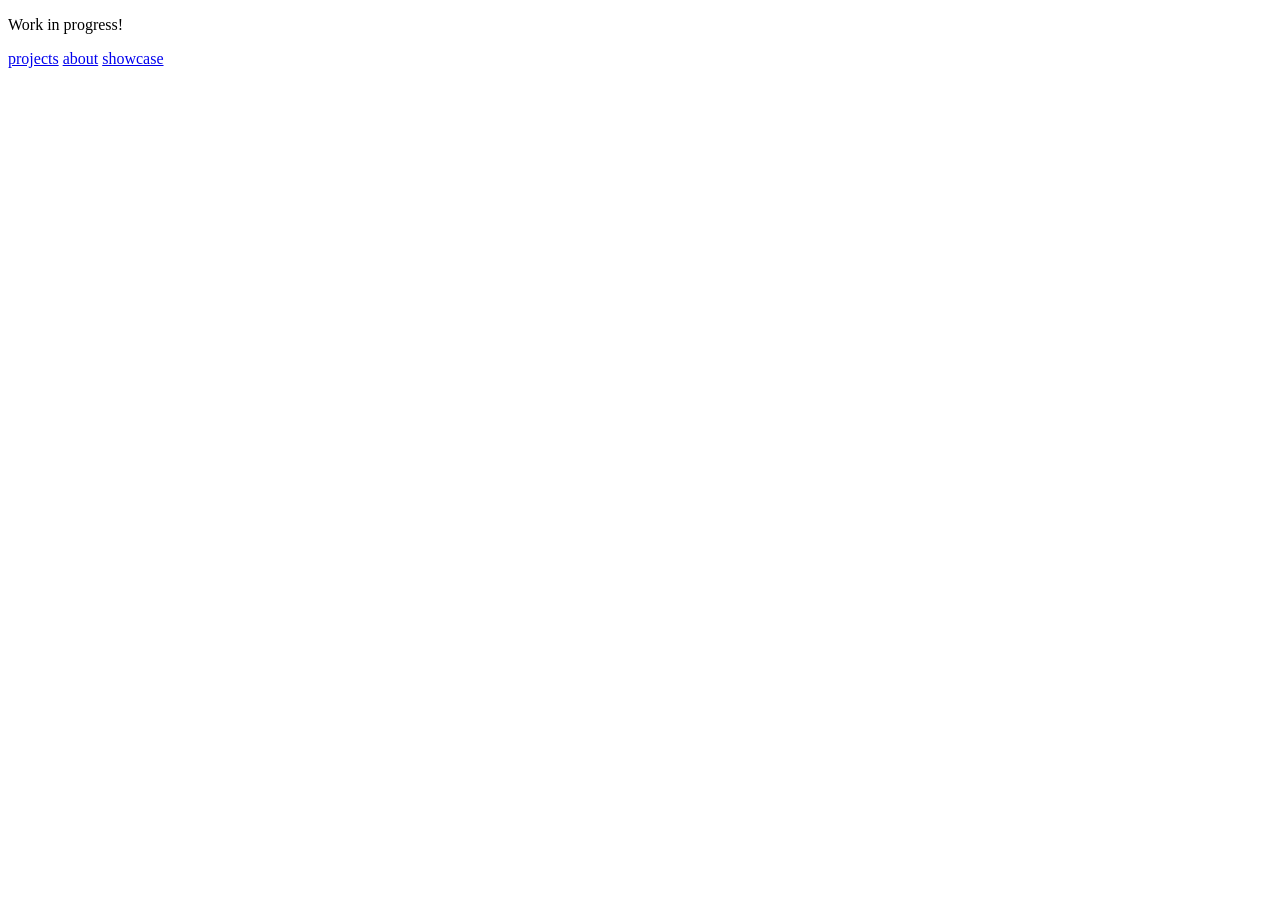
==== index.html @ 04b8d41d "initial stuff" ====
<!DOCTYPE html>
<html>
    <body>
        <P>
            Work in progress!
        </P>
        <a href = "project.html"> projects</a>
        <a href = "about.html"> about</a>
        <a href = "showcase.html"> showcase</a>
    </body>
</html>
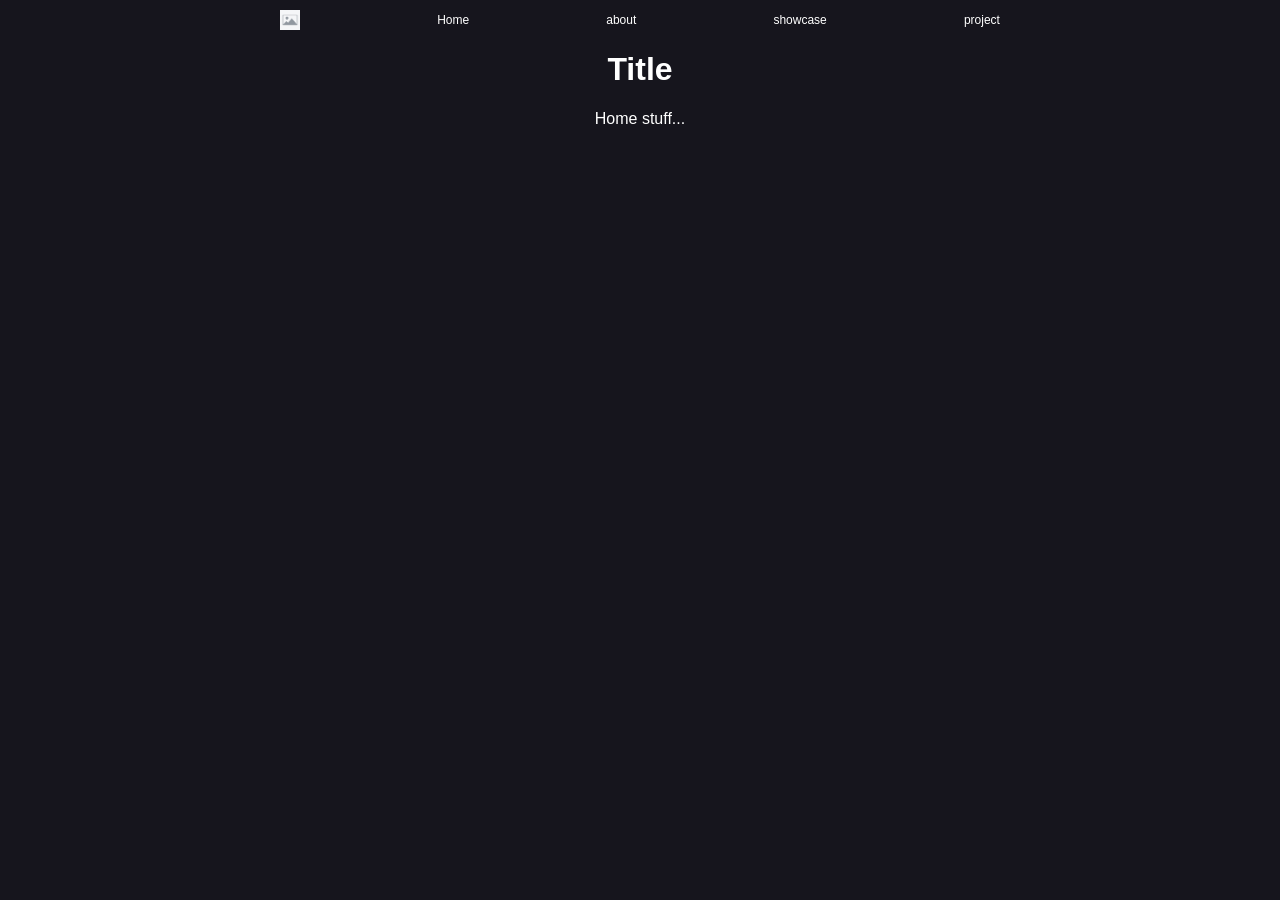
==== commit 4639260e: "standarized web design for all sections" ====
--- a/index.html
+++ b/index.html
@@ -1,11 +1,37 @@
 <!DOCTYPE html>
+
 <html>
+    <head>
+        <meta charset="utf-8"> 
+        <title>Company</title>  
+        <meta name="viewport" content="width=device-width, initial-scale=1.0">
+        <link rel = "stylesheet" href = "css/styles.css"> 
+    </head>
     <body>
-        <P>
-            Work in progress!
-        </P>
-        <a href = "project.html"> projects</a>
-        <a href = "about.html"> about</a>
-        <a href = "showcase.html"> showcase</a>
+        <div id="container">
+            <div id="nav">
+                <img src = "images/placeholder.jpg">
+                <a href = "index.html">Home</a> 
+                
+                <a href = "about.html">about</a> 
+                
+                <a href = "showcase.html">showcase</a> 
+                
+                <a href = "project.html">project</a> 
+            </div>
+
+            <div id="header"> 
+                <h1>Title</h1>
+            </div>
+
+            <div id = "content">
+                <p>Home stuff...</p>
+            </div>
+            
+            <div id="footer"> </div>
+        </div>
+        
+        
+
     </body>
-</html>
+</html>
--- a/css/styles.css
+++ b/css/styles.css
@@ -0,0 +1,59 @@
+body {
+    max-width: 100%; 
+    margin: 10px;
+    background-color: #16151D; 
+
+    font-family: Verdana, Geneva, Tahoma, sans-serif;
+    color: white;
+}
+
+#container{
+    margin:10px;
+}
+
+#nav{
+    width: 720px;
+    margin: auto;
+
+    display: flex;
+    flex-direction: row;
+    flex-wrap: wrap;
+    justify-content: space-between;
+    align-items: center;    
+    
+}
+
+#nav img{
+    width:20px;
+}
+
+#nav a{
+    font-size:12px;
+
+    text-align: center;
+    color: white;
+    text-decoration: none;
+}
+
+#nav a:hover{
+    font-size:120%;
+}
+
+#header{
+    text-align: center;
+
+}
+
+#content{
+    text-align: center;
+
+}
+
+
+@media (min-width: 480px) and (max-width: 760px){
+  
+}
+
+@media (max-width: 480px){
+}
+
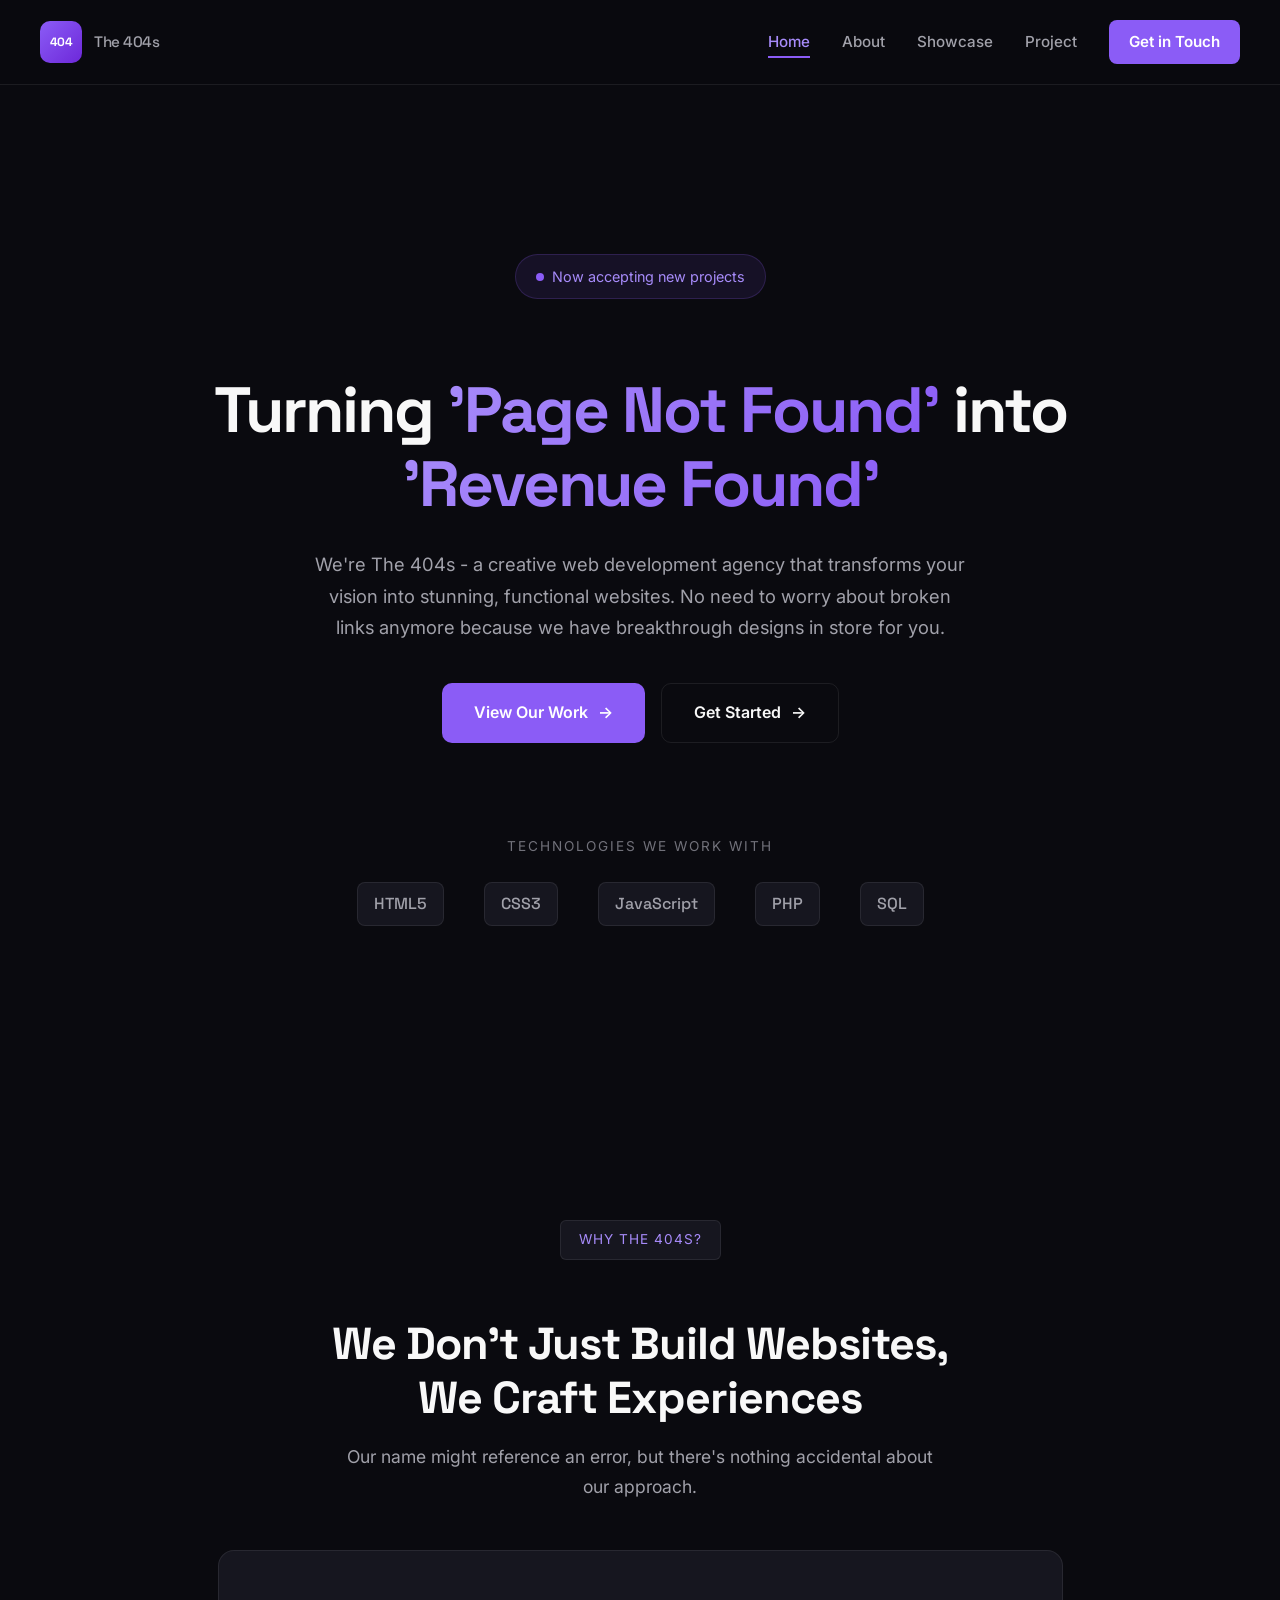
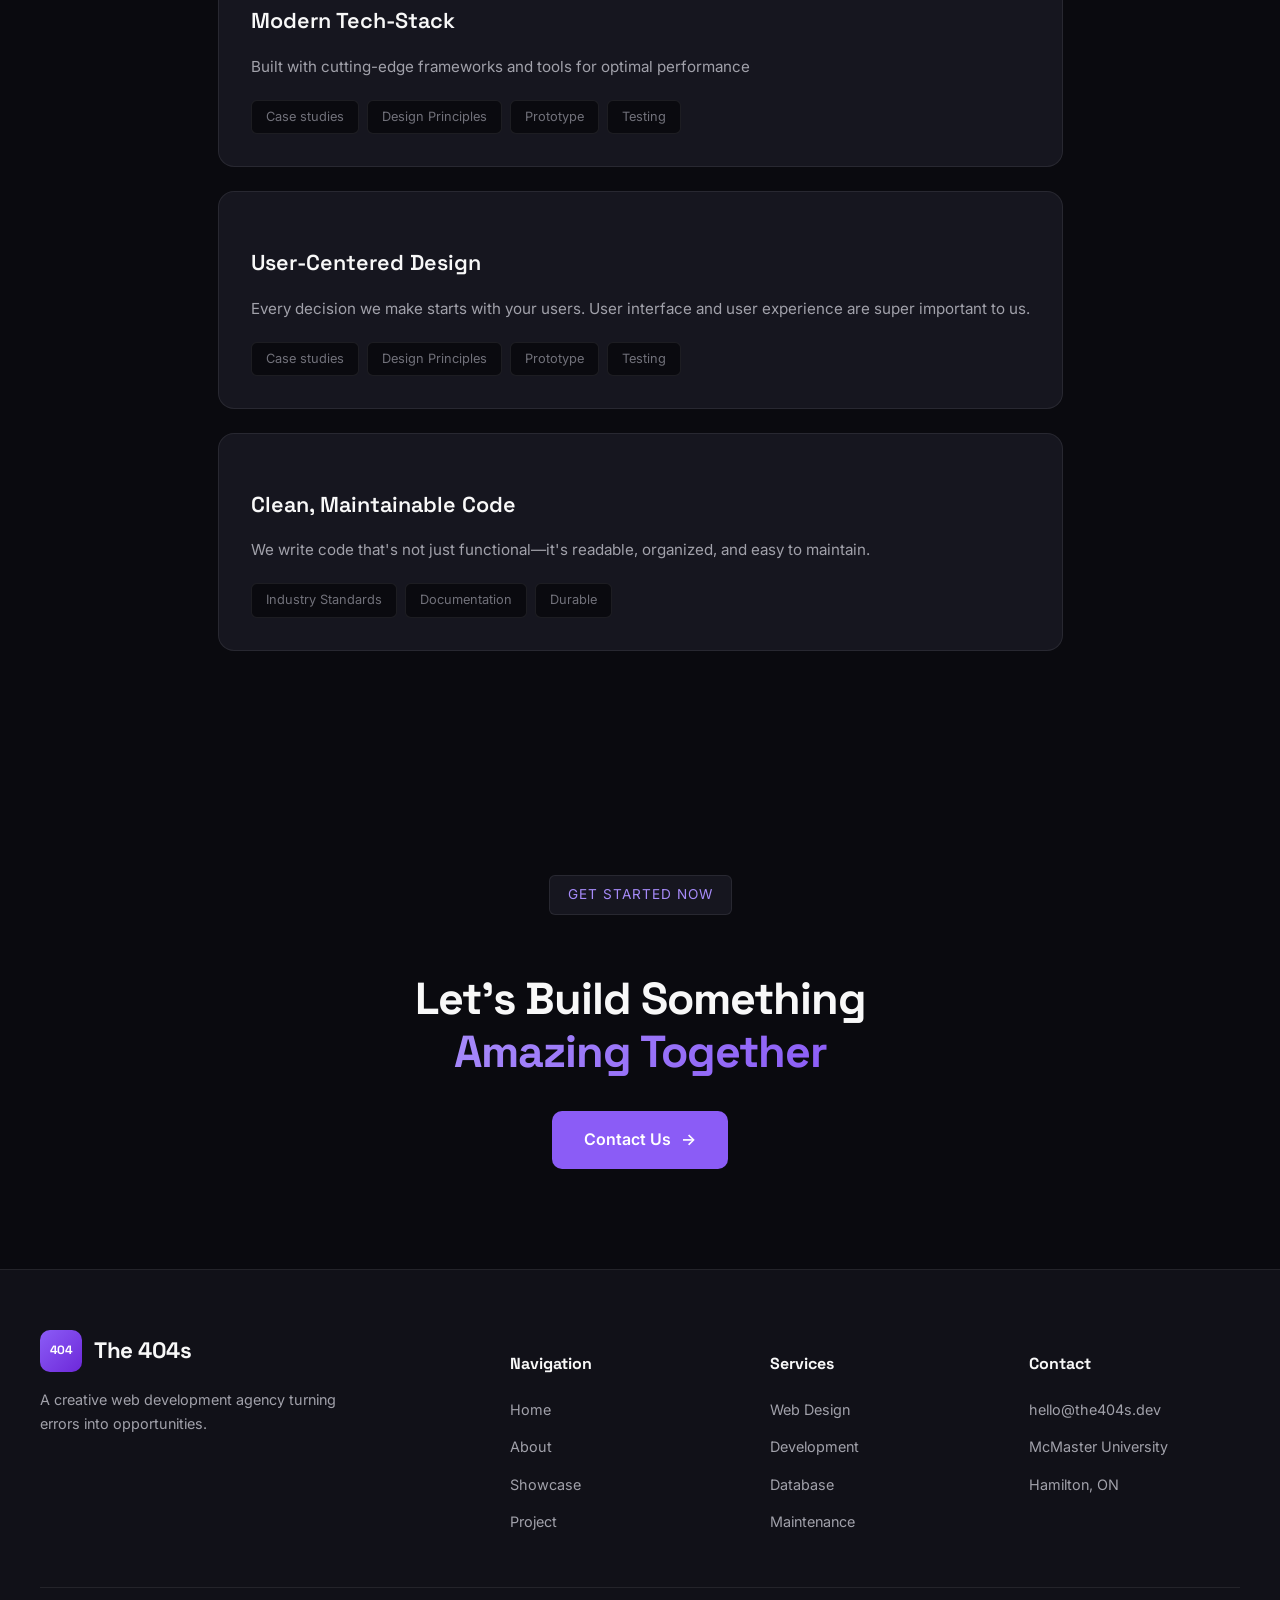
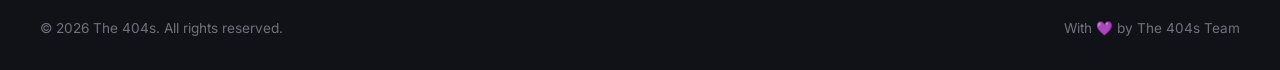
==== commit e6e06ad2: "updated the web design" ====
--- a/index.html
+++ b/index.html
@@ -1,37 +1,185 @@
 <!DOCTYPE html>
 
 <html>
-    <head>
-        <meta charset="utf-8"> 
-        <title>Company</title>  
-        <meta name="viewport" content="width=device-width, initial-scale=1.0">
-        <link rel = "stylesheet" href = "css/styles.css"> 
-    </head>
-    <body>
-        <div id="container">
-            <div id="nav">
-                <img src = "images/placeholder.jpg">
-                <a href = "index.html">Home</a> 
-                
-                <a href = "about.html">about</a> 
-                
-                <a href = "showcase.html">showcase</a> 
-                
-                <a href = "project.html">project</a> 
+
+<head>
+    <meta charset="utf-8">
+    <title>The 404s</title>
+    <meta name="viewport" content="width=device-width, initial-scale=1.0">
+    <meta name="description" content="The 404s - A creative web development agency turning errors into opportunities.">
+    <link rel="stylesheet" href="css/styles.css">
+</head>
+
+<body>
+    <div id="container">
+        <nav id="nav">
+            <a href="index.html" class="logo">
+                <div class="logo-icon">404</div>
+                <span>The 404s</span>
+            </a>
+
+            <!-- Add a mobile-menu toggle option -->
+
+            <div class="nav-links">
+                <a href="index.html" class="active">Home</a>
+                <a href="about.html">About</a>
+                <a href="showcase.html">Showcase</a>
+                <a href="project.html">Project</a>
+                <a href="#contact" class="nav-cta">Get in Touch</a>
+            </div>
+        </nav>
+
+        <header id="header">
+            <div class="cool-highlight">
+                <span>Now accepting new projects</span>
             </div>
 
-            <div id="header"> 
-                <h1>Title</h1>
+            <h1>Turning <span>'Page Not Found'</span> into <span>'Revenue Found'</span> </h1>
+
+            <p class="h-subtitle">
+                We're The 404s - a creative web development agency that transforms your vision into stunning, functional
+                websites. No need to worry about broken links anymore because we have breakthrough designs in store for
+                you.
+            </p>
+
+            <div class="h-buttons">
+                <a href="project.html" class="btn-first">
+                    View Our Work
+                    <span class="btn-arrow">→</span>
+                </a>
+                <a href="#contact" class="btn-second">
+                    Get Started
+                    <span class="btn-arrow">→</span>
+                </a>
             </div>
 
-            <div id = "content">
-                <p>Home stuff...</p>
+            <div class="tech-stack">
+                <p>Technologies we work with</p>
+                <div class="tech-logos">
+                    <span>HTML5</span>
+                    <span>CSS3</span>
+                    <span>JavaScript</span>
+                    <span>PHP</span>
+                    <span>SQL</span>
+                </div>
             </div>
-            
-            <div id="footer"> </div>
-        </div>
-        
-        
+        </header>
 
-    </body>
+        <section class="why-us">
+            <span class="section-highlight">Why The 404s?</span>
+            <h2 class="section-title">We Don't Just Build Websites,<br>We Craft Experiences</h2>
+            <p class="section-subtitle">
+                Our name might reference an error, but there's nothing accidental about our approach.
+            </p>
+
+            <div class="card">
+                <!-- <div class="card-icon">⚙️</div> -->
+                <h3>Modern Tech-Stack</h3>
+                <p>
+                    Built with cutting-edge frameworks and tools for optimal performance
+                </p>
+                <div class="card-tags">
+                    <span class="tag">Case studies</span>
+                    <span class="tag">Design Principles</span>
+                    <span class="tag">Prototype</span>
+                    <span class="tag">Testing</span>
+                </div>
+            </div>
+
+            <div class="card">
+                <h3>User-Centered Design</h3>
+                <p>
+                    Every decision we make starts with your users. User interface and user experience are super
+                    important to us.
+                </p>
+                <div class="card-tags">
+                    <span class="tag">Case studies</span>
+                    <span class="tag">Design Principles</span>
+                    <span class="tag">Prototype</span>
+                    <span class="tag">Testing</span>
+                </div>
+            </div>
+
+            <div class="card">
+                <h3>Clean, Maintainable Code</h3>
+                <p>
+                    We write code that's not just functional—it's readable, organized,
+                    and easy to maintain.
+                </p>
+                <div class="card-tags">
+                    <span class="tag">Industry Standards</span>
+                    <span class="tag">Documentation</span>
+                    <span class="tag">Durable</span>
+                </div>
+            </div>
+        </section>
+
+        <!-- Add our services -->
+
+        <section class="section text-center" id="contact">
+            <span class="section-highlight">Get Started Now</span>
+            <h2 class="section-title">Let's Build Something<br><span class="text-gradient">Amazing Together</span></h2>
+            <div class="h-buttons" style="opacity: 1;">
+                <a href="mailto:hello@the404s.dev" class="btn-first">
+                    Contact Us
+                    <span class="btn-arrow">→</span>
+                </a>
+            </div>
+        </section>
+
+
+
+        <footer id="footer">
+            <div class="footer-content">
+                <div class="footer-brand">
+                    <a href="index.html" class="logo">
+                        <div class="logo-icon">404</div>
+                        <span>The 404s</span>
+                    </a>
+                    <p class="h-subtitle">
+                        A creative web development agency turning errors into opportunities.
+                    </p>
+                </div>
+
+                <div class="footer-col">
+                    <h4>Navigation</h4>
+                    <ul>
+                        <li><a href="index.html">Home</a></li>
+                        <li><a href="about.html">About</a></li>
+                        <li><a href="showcase.html">Showcase</a></li>
+                        <li><a href="project.html">Project</a></li>
+                    </ul>
+                </div>
+
+                <div class="footer-column">
+                    <h4>Services</h4>
+                    <ul>
+                        <li><a href="#services">Web Design</a></li>
+                        <li><a href="#services">Development</a></li>
+                        <li><a href="#services">Database</a></li>
+                        <li><a href="#services">Maintenance</a></li>
+                    </ul>
+                </div>
+
+                <div class="footer-column">
+                    <h4>Contact</h4>
+                    <ul>
+                        <li><a href="mailto:hello@the404s.dev">hello@the404s.dev</a></li>
+                        <li><a href="#">McMaster University</a></li>
+                        <li><a href="#">Hamilton, ON</a></li>
+                    </ul>
+                </div>
+            </div>
+
+            <div class="footer-bottom">
+                <p>&copy; 2026 The 404s. All rights reserved.</p>
+                <p>With 💜 by The 404s Team</p>
+            </div>
+        </footer>
+    </div>
+
+
+
+</body>
+
 </html>
--- a/css/styles.css
+++ b/css/styles.css
@@ -1,59 +1,698 @@
+@import url('https://fonts.googleapis.com/css2?family=Space+Grotesk:wght@300;400;500;600;700&family=Inter:wght@300;400;500;600&display=swap');
+
+html {
+    scroll-behavior: smooth;
+    font-size: 16px;
+}
+
 body {
-    max-width: 100%; 
-    margin: 10px;
-    background-color: #16151D; 
-
-    font-family: Verdana, Geneva, Tahoma, sans-serif;
+    font-family: 'Inter', sans-serif;
+    background-color: #0a0a0f;
+    color: #f8f8f8;
+    line-height: 1.6;
+    min-height: 100vh;
+    overflow-x: hidden;
+    margin: 0;
+    max-width: 100%;
+}
+
+
+
+#container {
+    position: relative;
+    z-index: 1;
+    min-height: 100vh;
+    display: flex;
+    flex-direction: column;
+    margin: 0;
+}
+
+#nav {
+    position: fixed;
+    top: 0;
+    left: 0;
+    right: 0;
+    z-index: 1000;
+    display: flex;
+    align-items: center;
+    justify-content: space-between;
+    padding: 20px 40px;
+    background: rgba(10, 10, 15, 0.85);
+    backdrop-filter: blur(20px);
+    border-bottom: 1px solid rgba(255, 255, 255, 0.08);
+    box-sizing: border-box;
+}
+
+.logo {
+    display: flex;
+    align-items: center;
+    gap: 12px;
+    text-decoration: none;
+    color: #f8f8f8;
+    font-family: 'Space Grotesk', sans-serif;
+    font-weight: 700;
+    font-size: 1.4rem;
+    letter-spacing: -0.5px;
+}
+
+.logo:hover {
+    color: #f8f8f8;
+}
+
+.logo-icon {
+    width: 42px;
+    height: 42px;
+    background: linear-gradient(135deg, #8b5cf6, #6d28d9);
+    border-radius: 10px;
+    display: flex;
+    align-items: center;
+    justify-content: center;
+    font-size: 0.75rem;
+    font-weight: 700;
     color: white;
 }
 
-#container{
-    margin:10px;
-}
-
-#nav{
-    width: 720px;
-    margin: auto;
-
-    display: flex;
-    flex-direction: row;
+.nav-links {
+    display: flex;
+    align-items: center;
+    gap: 32px;
+}
+
+#nav a {
+    color: #a1a1aa;
+    text-decoration: none;
+    font-size: 0.95rem;
+    font-weight: 500;
+    transition: color 0.2s ease;
+    position: relative;
+}
+
+#nav a:hover {
+    color: #f8f8f8;
+}
+
+#nav a.active {
+    color: #a78bfa;
+}
+
+#nav .nav-links a::after {
+    content: '';
+    position: absolute;
+    bottom: -4px;
+    left: 0;
+    width: 0;
+    height: 2px;
+    background: #8b5cf6;
+    transition: width 0.3s ease;
+}
+
+#nav .nav-links a:hover::after,
+#nav .nav-links a.active::after {
+    width: 100%;
+}
+
+.nav-cta {
+    padding: 10px 20px !important;
+    background: #8b5cf6 !important;
+    color: white !important;
+    border-radius: 8px;
+    font-weight: 600 !important;
+}
+
+.nav-cta:hover {
+    background: #a78bfa !important;
+    transform: translateY(-2px);
+    box-shadow: 0 10px 30px rgba(139, 92, 246, 0.3);
+}
+
+.nav-cta::after {
+    display: none !important;
+}
+
+
+/* Header stuff */
+
+#header {
+    min-height: 100vh;
+    display: flex;
+    flex-direction: column;
+    align-items: center;
+    justify-content: center;
+    text-align: center;
+    padding: 140px 20px 80px;
+    position: relative;
+}
+
+.cool-highlight {
+    display: inline-flex;
+    align-items: center;
+    gap: 8px;
+    padding: 10px 20px;
+    background: rgba(139, 92, 246, 0.1);
+    border: 1px solid rgba(139, 92, 246, 0.2);
+    border-radius: 50px;
+    font-size: 0.9rem;
+    color: #a78bfa;
+    margin-bottom: 32px;
+}
+
+.cool-highlight::before {
+    content: '';
+    width: 8px;
+    height: 8px;
+    background: #8b5cf6;
+    border-radius: 50%;
+}
+
+#header h1 {
+    font-family: 'Space Grotesk', sans-serif;
+    font-size: clamp(2.5rem, 5.5vw, 4rem);
+    font-weight: 700;
+    line-height: 1.15;
+    letter-spacing: -2px;
+    margin-bottom: 28px;
+    max-width: 900px;
+}
+
+#header h1 span {
+    background: linear-gradient(135deg, #a78bfa, #8b5cf6);
+    -webkit-background-clip: text;
+    -webkit-text-fill-color: transparent;
+    background-clip: text;
+}
+
+.h-subtitle {
+    font-size: 1.15rem;
+    color: #a1a1aa;
+    max-width: 650px;
+    margin: 0 auto 40px;
+    line-height: 1.7;
+}
+
+.h-buttons {
+    display: flex;
+    gap: 16px;
     flex-wrap: wrap;
+    justify-content: center;
+}
+
+.btn-first,
+.btn-second {
+    display: inline-flex;
+    align-items: center;
+    gap: 10px;
+    padding: 16px 32px;
+    border-radius: 10px;
+    font-size: 1rem;
+    font-weight: 600;
+    text-decoration: none;
+    transition: all 0.2s ease;
+    cursor: pointer;
+    border: none;
+}
+
+.btn-first {
+    background: #8b5cf6;
+    color: white;
+}
+
+.btn-first:hover {
+    background: #a78bfa;
+    transform: translateY(-3px);
+    box-shadow: 0 15px 40px rgba(139, 92, 246, 0.35);
+}
+
+.btn-second {
+    background: transparent;
+    color: #f8f8f8;
+    border: 1px solid rgba(255, 255, 255, 0.08);
+}
+
+.btn-second:hover {
+    border-color: #8b5cf6;
+    background: rgba(139, 92, 246, 0.1);
+}
+
+.btn-arrow {
+    transition: transform 0.2s ease;
+}
+
+.btn-first:hover .btn-arrow,
+.btn-second:hover .btn-arrow {
+    transform: translateX(4px);
+}
+
+/* Tech Stack Banner */
+.tech-stack {
+    margin-top: 80px;
+    text-align: center;
+}
+
+.tech-stack p {
+    color: #71717a;
+    font-size: 0.85rem;
+    margin-bottom: 24px;
+    text-transform: uppercase;
+    letter-spacing: 2px;
+}
+
+.tech-logos {
+    display: flex;
+    align-items: center;
+    justify-content: center;
+    gap: 40px;
+    flex-wrap: wrap;
+}
+
+.tech-logos span {
+    font-family: 'Space Grotesk', sans-serif;
+    font-size: 1rem;
+    font-weight: 500;
+    color: #a1a1aa;
+    padding: 8px 16px;
+    background: #16161f;
+    border: 1px solid rgba(255, 255, 255, 0.08);
+    border-radius: 8px;
+    transition: all 0.2s ease;
+}
+
+.tech-logos span:hover {
+    border-color: #8b5cf6;
+    color: #a78bfa;
+}
+
+/* Section stuff */
+
+.section-highlight {
+    display: inline-block;
+    padding: 8px 18px;
+    background: #16161f;
+    border: 1px solid rgba(255, 255, 255, 0.08);
+    border-radius: 6px;
+    font-size: 0.85rem;
+    color: #a78bfa;
+    margin-bottom: 20px;
+    text-transform: uppercase;
+    letter-spacing: 1px;
+}
+
+.section-title {
+    font-family: 'Space Grotesk', sans-serif;
+    font-size: clamp(2rem, 4vw, 2.8rem);
+    font-weight: 700;
+    letter-spacing: -1px;
+    margin-bottom: 16px;
+    line-height: 1.2;
+}
+
+.section-subtitle {
+    font-size: 1.1rem;
+    color: #a1a1aa;
+    max-width: 600px;
+    margin-bottom: 48px;
+    line-height: 1.7;
+}
+
+.text-center {
+    text-align: center;
+}
+
+.text-center .section-subtitle {
+    margin-left: auto;
+    margin-right: auto;
+}
+
+.text-gradient {
+    background: linear-gradient(135deg, #a78bfa, #8b5cf6);
+    -webkit-background-clip: text;
+    -webkit-text-fill-color: transparent;
+    background-clip: text;
+}
+
+/* Why us? */
+
+.why-us {
+    padding: 100px 20px;
+    max-width: 1200px;
+    margin: 0 auto;
+    text-align: center;
+}
+
+.why-us .section-subtitle {
+    margin-left: auto;
+    margin-right: auto;
+}
+
+/* Cards */
+.card {
+    background: #16161f;
+    border: 1px solid rgba(255, 255, 255, 0.08);
+    border-radius: 16px;
+    padding: 32px;
+    margin-bottom: 24px;
+    text-align: left;
+    transition: all 0.3s ease;
+}
+
+.card:hover {
+    background: #1c1c28;
+    border-color: rgba(139, 92, 246, 0.2);
+    transform: translateY(-5px);
+}
+
+.card-icon {
+    width: 56px;
+    height: 56px;
+    background: rgba(139, 92, 246, 0.1);
+    border: 1px solid rgba(139, 92, 246, 0.2);
+    border-radius: 14px;
+    display: flex;
+    align-items: center;
+    justify-content: center;
+    margin-bottom: 20px;
+    font-size: 1.6rem;
+}
+
+.card h3 {
+    font-family: 'Space Grotesk', sans-serif;
+    font-size: 1.35rem;
+    font-weight: 600;
+    margin-bottom: 12px;
+    color: #f8f8f8;
+}
+
+.card p {
+    color: #a1a1aa;
+    font-size: 0.95rem;
+    line-height: 1.7;
+}
+
+.card-tags {
+    display: flex;
+    flex-wrap: wrap;
+    gap: 8px;
+    margin-top: 20px;
+}
+
+.tag {
+    padding: 6px 14px;
+    background: #0a0a0f;
+    border: 1px solid rgba(255, 255, 255, 0.08);
+    border-radius: 6px;
+    font-size: 0.8rem;
+    color: #71717a;
+    transition: all 0.2s ease;
+}
+
+.tag:hover {
+    border-color: #8b5cf6;
+    color: #a78bfa;
+}
+
+/* Contact Stuff */
+
+.section#contact {
+    padding: 100px 20px;
+    max-width: 1200px;
+    margin: 0 auto;
+}
+
+.section#contact .h-buttons {
+    opacity: 1;
+    animation: none;
+    margin-top: 32px;
+}
+
+/* Report page stuff */
+#content {
+    max-width: 1200px;
+    margin: 0 auto;
+    padding: 0 20px 80px;
+}
+
+.report-section {
+    margin-bottom: 80px;
+}
+
+.report-section .section-title {
+    margin-bottom: 32px;
+}
+
+.report-grid {
+    display: grid;
+    grid-template-columns: repeat(2, 1fr);
+    gap: 24px;
+    margin-bottom: 24px;
+}
+
+.report-grid.three-col {
+    grid-template-columns: repeat(3, 1fr);
+}
+
+.info-list-grid {
+    display: grid;
+    grid-template-columns: repeat(3, 1fr);
+    gap: 24px;
+}
+
+.info-list {
+    list-style: none;
+    padding: 0;
+    margin: 0;
+}
+
+.info-list li {
+    color: #a1a1aa;
+    font-size: 0.95rem;
+    line-height: 1.7;
+    padding: 8px 0;
+    border-bottom: 1px solid rgba(255, 255, 255, 0.05);
+}
+
+.info-list li:last-child {
+    border-bottom: none;
+}
+
+
+/* Footer stuff */
+
+#footer {
+    background: #111118;
+    border-top: 1px solid rgba(255, 255, 255, 0.08);
+    padding: 60px 20px 30px;
+    margin-top: auto;
+}
+
+.footer-content {
+    max-width: 1200px;
+    margin: 0 auto;
+    display: grid;
+    grid-template-columns: 2fr 1fr 1fr 1fr;
+    gap: 48px;
+}
+
+.footer-brand .logo {
+    margin-bottom: 16px;
+}
+
+.footer-brand .h-subtitle {
+    color: #a1a1aa;
+    font-size: 0.9rem;
+    max-width: 320px;
+    margin: 0;
+    opacity: 1;
+    animation: none;
+}
+
+.footer-col h4,
+.footer-column h4 {
+    font-family: 'Space Grotesk', sans-serif;
+    font-size: 1rem;
+    margin-bottom: 20px;
+    color: #f8f8f8;
+}
+
+.footer-col ul,
+.footer-column ul {
+    list-style: none;
+    padding: 0;
+    margin: 0;
+}
+
+.footer-col li,
+.footer-column li {
+    margin-bottom: 12px;
+}
+
+.footer-col a,
+.footer-column a {
+    color: #a1a1aa;
+    text-decoration: none;
+    font-size: 0.9rem;
+    transition: color 0.2s ease;
+}
+
+.footer-col a:hover,
+.footer-column a:hover {
+    color: #a78bfa;
+}
+
+.footer-bottom {
+    max-width: 1200px;
+    margin: 40px auto 0;
+    padding-top: 30px;
+    border-top: 1px solid rgba(255, 255, 255, 0.08);
+    display: flex;
     justify-content: space-between;
-    align-items: center;    
-    
-}
-
-#nav img{
-    width:20px;
-}
-
-#nav a{
-    font-size:12px;
-
-    text-align: center;
-    color: white;
-    text-decoration: none;
-}
-
-#nav a:hover{
-    font-size:120%;
-}
-
-#header{
-    text-align: center;
-
-}
-
-#content{
-    text-align: center;
-
-}
-
-
-@media (min-width: 480px) and (max-width: 760px){
-  
-}
-
-@media (max-width: 480px){
-}
-
+    align-items: center;
+    flex-wrap: wrap;
+    gap: 16px;
+}
+
+.footer-bottom p {
+    color: #71717a;
+    font-size: 0.85rem;
+    margin: 0;
+}
+
+/* Tablet */
+@media (min-width: 480px) and (max-width: 760px) {
+    #nav {
+        padding: 16px 30px;
+    }
+
+    .footer-content {
+        grid-template-columns: 1fr 1fr;
+        gap: 40px;
+    }
+
+    .footer-brand {
+        grid-column: 1 / -1;
+    }
+    #content {
+        padding: 0 30px 60px;
+    }
+    
+    .report-section {
+        margin-bottom: 60px;
+    }
+    
+    .report-grid {
+        grid-template-columns: repeat(2, 1fr);
+        gap: 20px;
+    }
+    
+    .report-grid.three-col {
+        grid-template-columns: repeat(2, 1fr);
+    }
+    
+    .info-list-grid {
+        grid-template-columns: repeat(2, 1fr);
+        gap: 20px;
+    }
+}
+
+/* Mobile */
+@media (max-width: 480px) {
+    #nav {
+        padding: 16px 20px;
+    }
+
+    .nav-links {
+        display: none;
+    }
+
+    #header {
+        padding: 120px 20px 60px;
+        min-height: auto;
+    }
+
+    #header h1 {
+        font-size: 2rem;
+        letter-spacing: -1px;
+    }
+
+    .h-subtitle {
+        font-size: 1rem;
+    }
+
+    .h-buttons {
+        flex-direction: column;
+        width: 100%;
+        max-width: 300px;
+    }
+
+    .btn-first,
+    .btn-second {
+        width: 100%;
+        justify-content: center;
+    }
+
+    .tech-stack {
+        margin-top: 50px;
+    }
+
+    .tech-logos {
+        gap: 12px;
+    }
+
+    .tech-logos span {
+        font-size: 0.85rem;
+        padding: 6px 12px;
+    }
+
+    .why-us {
+        padding: 60px 20px;
+    }
+
+    .section#contact {
+        padding: 60px 20px;
+    }
+
+    #content {
+        padding: 0 20px 40px;
+    }
+    
+    .report-section {
+        margin-bottom: 48px;
+    }
+    
+    .report-section .section-title {
+        margin-bottom: 24px;
+    }
+    
+    .report-grid,
+    .report-grid.three-col,
+    .info-list-grid {
+        grid-template-columns: 1fr;
+        gap: 16px;
+    }
+    
+    .card {
+        padding: 24px;
+    }
+    
+    .info-list li {
+        font-size: 0.9rem;
+        padding: 6px 0;
+    }
+
+    .footer-content {
+        grid-template-columns: 1fr;
+        gap: 32px;
+        text-align: center;
+    }
+
+    .footer-brand .h-subtitle {
+        max-width: 100%;
+    }
+
+    .footer-brand .logo {
+        justify-content: center;
+    }
+
+    .footer-bottom {
+        flex-direction: column;
+        text-align: center;
+    }
+}
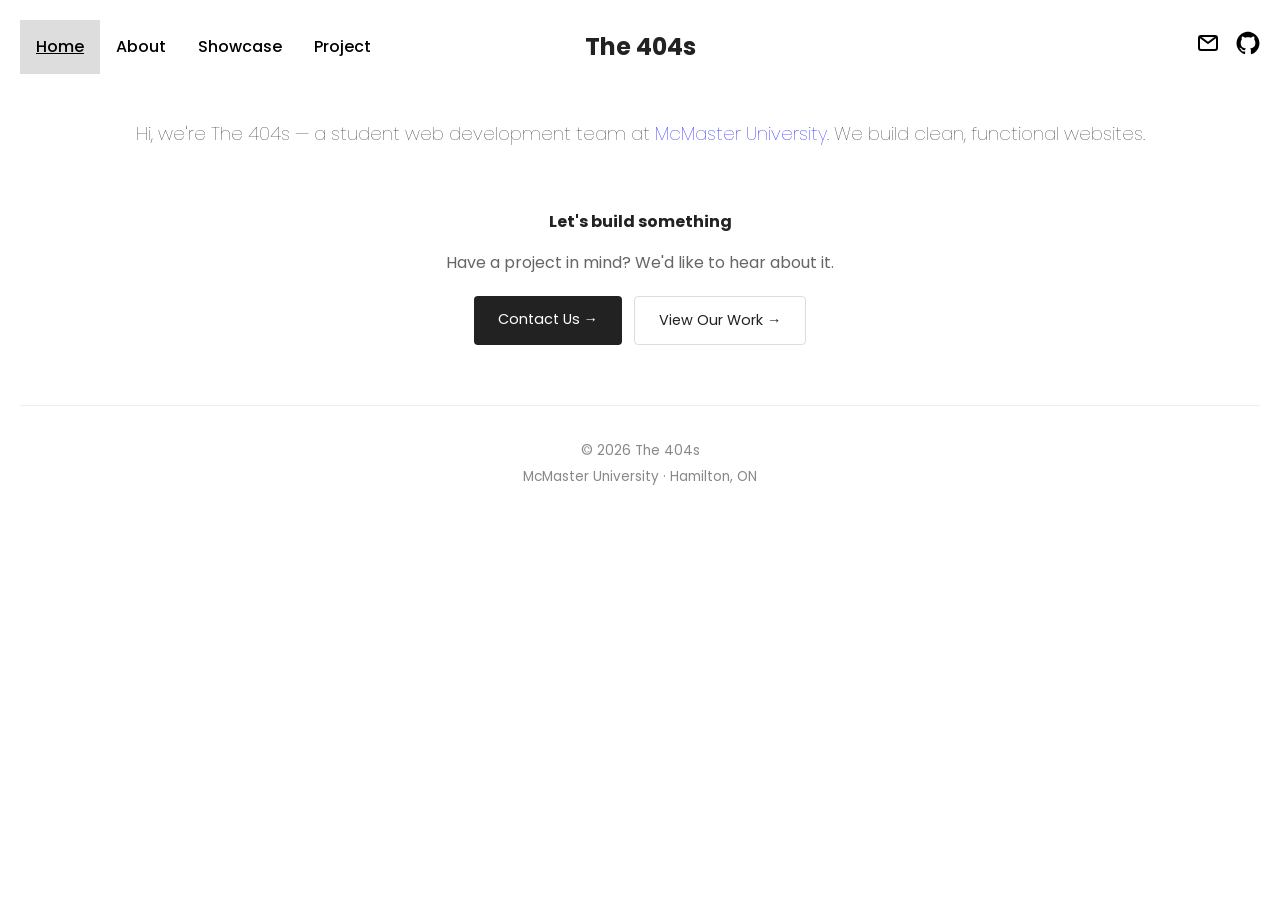
==== commit 1700bd37: "simple, plain web design" ====
--- a/index.html
+++ b/index.html
@@ -1,185 +1,49 @@
 <!DOCTYPE html>
-
 <html>
 
 <head>
     <meta charset="utf-8">
     <title>The 404s</title>
-    <meta name="viewport" content="width=device-width, initial-scale=1.0">
-    <meta name="description" content="The 404s - A creative web development agency turning errors into opportunities.">
     <link rel="stylesheet" href="css/styles.css">
+    <meta name="viewport" content="width=device-width">
 </head>
 
 <body>
-    <div id="container">
-        <nav id="nav">
-            <a href="index.html" class="logo">
-                <div class="logo-icon">404</div>
-                <span>The 404s</span>
-            </a>
-
-            <!-- Add a mobile-menu toggle option -->
-
-            <div class="nav-links">
-                <a href="index.html" class="active">Home</a>
-                <a href="about.html">About</a>
-                <a href="showcase.html">Showcase</a>
-                <a href="project.html">Project</a>
-                <a href="#contact" class="nav-cta">Get in Touch</a>
-            </div>
+    <header class="header">
+        <nav class="nav-left">
+            <a class="active" href="index.html">Home</a>
+            <a href="about.html">About</a>
+            <a href="showcase.html">Showcase</a>
+            <a href="project.html">Project</a>
         </nav>
 
-        <header id="header">
-            <div class="cool-highlight">
-                <span>Now accepting new projects</span>
-            </div>
+        <h2 class="title">The 404s</h2>
 
-            <h1>Turning <span>'Page Not Found'</span> into <span>'Revenue Found'</span> </h1>
+        <div class="social-links">
+            <a href="mailto:hello@the404s.dev">
+                <img src="images/email.svg" alt="Email" width="24" height="24">
+            </a>
+            <a href="https://github.com/the404s" target="_blank">
+                <img src="images/github.svg" alt="GitHub" width="24" height="24">
+            </a>
+        </div>
+    </header>
 
-            <p class="h-subtitle">
-                We're The 404s - a creative web development agency that transforms your vision into stunning, functional
-                websites. No need to worry about broken links anymore because we have breakthrough designs in store for
-                you.
-            </p>
+    <h3>Hi, we're The 404s — a student web development team at <a href="https://www.mcmaster.ca/" target="_blank"
+            style="color: blue;">McMaster University</a>. We build clean, functional websites.</h3>
 
-            <div class="h-buttons">
-                <a href="project.html" class="btn-first">
-                    View Our Work
-                    <span class="btn-arrow">→</span>
-                </a>
-                <a href="#contact" class="btn-second">
-                    Get Started
-                    <span class="btn-arrow">→</span>
-                </a>
-            </div>
+    <h4 style="margin-top: 60px;">Let's build something</h4>
+    <p style="text-align: center; color: #666;">Have a project in mind? We'd like to hear about it.</p>
 
-            <div class="tech-stack">
-                <p>Technologies we work with</p>
-                <div class="tech-logos">
-                    <span>HTML5</span>
-                    <span>CSS3</span>
-                    <span>JavaScript</span>
-                    <span>PHP</span>
-                    <span>SQL</span>
-                </div>
-            </div>
-        </header>
-
-        <section class="why-us">
-            <span class="section-highlight">Why The 404s?</span>
-            <h2 class="section-title">We Don't Just Build Websites,<br>We Craft Experiences</h2>
-            <p class="section-subtitle">
-                Our name might reference an error, but there's nothing accidental about our approach.
-            </p>
-
-            <div class="card">
-                <!-- <div class="card-icon">⚙️</div> -->
-                <h3>Modern Tech-Stack</h3>
-                <p>
-                    Built with cutting-edge frameworks and tools for optimal performance
-                </p>
-                <div class="card-tags">
-                    <span class="tag">Case studies</span>
-                    <span class="tag">Design Principles</span>
-                    <span class="tag">Prototype</span>
-                    <span class="tag">Testing</span>
-                </div>
-            </div>
-
-            <div class="card">
-                <h3>User-Centered Design</h3>
-                <p>
-                    Every decision we make starts with your users. User interface and user experience are super
-                    important to us.
-                </p>
-                <div class="card-tags">
-                    <span class="tag">Case studies</span>
-                    <span class="tag">Design Principles</span>
-                    <span class="tag">Prototype</span>
-                    <span class="tag">Testing</span>
-                </div>
-            </div>
-
-            <div class="card">
-                <h3>Clean, Maintainable Code</h3>
-                <p>
-                    We write code that's not just functional—it's readable, organized,
-                    and easy to maintain.
-                </p>
-                <div class="card-tags">
-                    <span class="tag">Industry Standards</span>
-                    <span class="tag">Documentation</span>
-                    <span class="tag">Durable</span>
-                </div>
-            </div>
-        </section>
-
-        <!-- Add our services -->
-
-        <section class="section text-center" id="contact">
-            <span class="section-highlight">Get Started Now</span>
-            <h2 class="section-title">Let's Build Something<br><span class="text-gradient">Amazing Together</span></h2>
-            <div class="h-buttons" style="opacity: 1;">
-                <a href="mailto:hello@the404s.dev" class="btn-first">
-                    Contact Us
-                    <span class="btn-arrow">→</span>
-                </a>
-            </div>
-        </section>
-
-
-
-        <footer id="footer">
-            <div class="footer-content">
-                <div class="footer-brand">
-                    <a href="index.html" class="logo">
-                        <div class="logo-icon">404</div>
-                        <span>The 404s</span>
-                    </a>
-                    <p class="h-subtitle">
-                        A creative web development agency turning errors into opportunities.
-                    </p>
-                </div>
-
-                <div class="footer-col">
-                    <h4>Navigation</h4>
-                    <ul>
-                        <li><a href="index.html">Home</a></li>
-                        <li><a href="about.html">About</a></li>
-                        <li><a href="showcase.html">Showcase</a></li>
-                        <li><a href="project.html">Project</a></li>
-                    </ul>
-                </div>
-
-                <div class="footer-column">
-                    <h4>Services</h4>
-                    <ul>
-                        <li><a href="#services">Web Design</a></li>
-                        <li><a href="#services">Development</a></li>
-                        <li><a href="#services">Database</a></li>
-                        <li><a href="#services">Maintenance</a></li>
-                    </ul>
-                </div>
-
-                <div class="footer-column">
-                    <h4>Contact</h4>
-                    <ul>
-                        <li><a href="mailto:hello@the404s.dev">hello@the404s.dev</a></li>
-                        <li><a href="#">McMaster University</a></li>
-                        <li><a href="#">Hamilton, ON</a></li>
-                    </ul>
-                </div>
-            </div>
-
-            <div class="footer-bottom">
-                <p>&copy; 2026 The 404s. All rights reserved.</p>
-                <p>With 💜 by The 404s Team</p>
-            </div>
-        </footer>
+    <div class="buttons">
+        <a href="mailto:hello@the404s.dev" class="btn">Contact Us →</a>
+        <a href="project.html" class="btn btn-outline">View Our Work →</a>
     </div>
 
-
-
+    <footer>
+        <p>© 2026 The 404s</p>
+        <p>McMaster University · Hamilton, ON</p>
+    </footer>
 </body>
 
 </html>
--- a/css/styles.css
+++ b/css/styles.css
@@ -1,698 +1,298 @@
-@import url('https://fonts.googleapis.com/css2?family=Space+Grotesk:wght@300;400;500;600;700&family=Inter:wght@300;400;500;600&display=swap');
-
-html {
-    scroll-behavior: smooth;
-    font-size: 16px;
-}
+@import url('https://fonts.googleapis.com/css?family=Poppins:400;500;600;700');
 
 body {
-    font-family: 'Inter', sans-serif;
-    background-color: #0a0a0f;
-    color: #f8f8f8;
+    font-family: 'Poppins', sans-serif;
+    margin: 20px;
+    background-color: white;
+    color: #222;
     line-height: 1.6;
-    min-height: 100vh;
-    overflow-x: hidden;
+}
+
+a {
+    color: inherit;
+    text-decoration: none;
+}
+
+.header {
+    position: relative;
+    display: flex;
+    justify-content: space-between;
+    align-items: center;
+    margin-bottom: 20px;
+}
+
+.nav-left {
+    display: flex;
+    font-weight: 500;
+}
+
+.nav-left a {
+    display: block;
+    color: black;
+    padding: 14px 16px;
+    text-decoration: none;
+}
+
+.nav-left a:hover {
+    background-color: #ddd;
+}
+
+.nav-left a.active {
+    text-decoration: underline;
+    background-color: #ddd;
+}
+
+.title {
+    position: absolute;
+    left: 50%;
+    transform: translateX(-50%);
+    font-size: 24px;
+    font-weight: bold;
     margin: 0;
-    max-width: 100%;
-}
-
-
-
-#container {
-    position: relative;
-    z-index: 1;
-    min-height: 100vh;
-    display: flex;
-    flex-direction: column;
-    margin: 0;
-}
-
-#nav {
-    position: fixed;
-    top: 0;
-    left: 0;
-    right: 0;
-    z-index: 1000;
+}
+
+.social-links {
     display: flex;
     align-items: center;
-    justify-content: space-between;
-    padding: 20px 40px;
-    background: rgba(10, 10, 15, 0.85);
-    backdrop-filter: blur(20px);
-    border-bottom: 1px solid rgba(255, 255, 255, 0.08);
-    box-sizing: border-box;
-}
-
-.logo {
-    display: flex;
-    align-items: center;
-    gap: 12px;
-    text-decoration: none;
-    color: #f8f8f8;
-    font-family: 'Space Grotesk', sans-serif;
-    font-weight: 700;
-    font-size: 1.4rem;
-    letter-spacing: -0.5px;
-}
-
-.logo:hover {
-    color: #f8f8f8;
-}
-
-.logo-icon {
-    width: 42px;
-    height: 42px;
-    background: linear-gradient(135deg, #8b5cf6, #6d28d9);
-    border-radius: 10px;
-    display: flex;
-    align-items: center;
-    justify-content: center;
-    font-size: 0.75rem;
-    font-weight: 700;
-    color: white;
-}
-
-.nav-links {
-    display: flex;
-    align-items: center;
-    gap: 32px;
-}
-
-#nav a {
-    color: #a1a1aa;
-    text-decoration: none;
+}
+
+.social-links a {
+    margin-left: 16px;
+}
+
+.social-links a img {
+    width: 24px;
+    height: 24px;
+}
+
+h2 {
+    text-align: center;
+}
+
+h3 {
+    text-align: center;
+    font-weight: lighter;
+    margin-top: 45px;
+    margin-bottom: 45px;
+}
+
+h4 {
+    text-align: center;
+    font-weight: bold;
+    margin-bottom: 10px;
+}
+
+.card {
+    border: 1px solid #ddd;
+    padding: 20px;
+    max-width: 600px;
+    margin: 20px auto;
+    border-radius: 5px;
+    background-color: #f9f9f9;
+}
+
+.card h4 {
+    margin-top: 0;
+    margin-bottom: 8px;
+}
+
+.card p {
+    margin: 8px 0;
+    color: #444;
     font-size: 0.95rem;
-    font-weight: 500;
-    transition: color 0.2s ease;
-    position: relative;
-}
-
-#nav a:hover {
-    color: #f8f8f8;
-}
-
-#nav a.active {
-    color: #a78bfa;
-}
-
-#nav .nav-links a::after {
-    content: '';
-    position: absolute;
-    bottom: -4px;
-    left: 0;
-    width: 0;
-    height: 2px;
-    background: #8b5cf6;
-    transition: width 0.3s ease;
-}
-
-#nav .nav-links a:hover::after,
-#nav .nav-links a.active::after {
-    width: 100%;
-}
-
-.nav-cta {
-    padding: 10px 20px !important;
-    background: #8b5cf6 !important;
-    color: white !important;
-    border-radius: 8px;
-    font-weight: 600 !important;
-}
-
-.nav-cta:hover {
-    background: #a78bfa !important;
-    transform: translateY(-2px);
-    box-shadow: 0 10px 30px rgba(139, 92, 246, 0.3);
-}
-
-.nav-cta::after {
-    display: none !important;
-}
-
-
-/* Header stuff */
-
-#header {
-    min-height: 100vh;
-    display: flex;
-    flex-direction: column;
-    align-items: center;
-    justify-content: center;
-    text-align: center;
-    padding: 140px 20px 80px;
-    position: relative;
-}
-
-.cool-highlight {
-    display: inline-flex;
-    align-items: center;
-    gap: 8px;
-    padding: 10px 20px;
-    background: rgba(139, 92, 246, 0.1);
-    border: 1px solid rgba(139, 92, 246, 0.2);
-    border-radius: 50px;
-    font-size: 0.9rem;
-    color: #a78bfa;
-    margin-bottom: 32px;
-}
-
-.cool-highlight::before {
-    content: '';
-    width: 8px;
-    height: 8px;
-    background: #8b5cf6;
-    border-radius: 50%;
-}
-
-#header h1 {
-    font-family: 'Space Grotesk', sans-serif;
-    font-size: clamp(2.5rem, 5.5vw, 4rem);
-    font-weight: 700;
-    line-height: 1.15;
-    letter-spacing: -2px;
-    margin-bottom: 28px;
-    max-width: 900px;
-}
-
-#header h1 span {
-    background: linear-gradient(135deg, #a78bfa, #8b5cf6);
-    -webkit-background-clip: text;
-    -webkit-text-fill-color: transparent;
-    background-clip: text;
-}
-
-.h-subtitle {
-    font-size: 1.15rem;
-    color: #a1a1aa;
-    max-width: 650px;
-    margin: 0 auto 40px;
-    line-height: 1.7;
-}
-
-.h-buttons {
-    display: flex;
-    gap: 16px;
-    flex-wrap: wrap;
-    justify-content: center;
-}
-
-.btn-first,
-.btn-second {
-    display: inline-flex;
-    align-items: center;
-    gap: 10px;
-    padding: 16px 32px;
-    border-radius: 10px;
-    font-size: 1rem;
+}
+
+.card-meta {
+    color: #888;
+    font-size: 0.85rem;
+    margin-bottom: 12px;
+}
+
+.card-section {
+    margin-top: 16px;
+}
+
+.card-section h5 {
+    font-size: 0.9rem;
     font-weight: 600;
-    text-decoration: none;
-    transition: all 0.2s ease;
-    cursor: pointer;
-    border: none;
-}
-
-.btn-first {
-    background: #8b5cf6;
-    color: white;
-}
-
-.btn-first:hover {
-    background: #a78bfa;
-    transform: translateY(-3px);
-    box-shadow: 0 15px 40px rgba(139, 92, 246, 0.35);
-}
-
-.btn-second {
-    background: transparent;
-    color: #f8f8f8;
-    border: 1px solid rgba(255, 255, 255, 0.08);
-}
-
-.btn-second:hover {
-    border-color: #8b5cf6;
-    background: rgba(139, 92, 246, 0.1);
-}
-
-.btn-arrow {
-    transition: transform 0.2s ease;
-}
-
-.btn-first:hover .btn-arrow,
-.btn-second:hover .btn-arrow {
-    transform: translateX(4px);
-}
-
-/* Tech Stack Banner */
-.tech-stack {
-    margin-top: 80px;
-    text-align: center;
-}
-
-.tech-stack p {
-    color: #71717a;
-    font-size: 0.85rem;
-    margin-bottom: 24px;
-    text-transform: uppercase;
-    letter-spacing: 2px;
-}
-
-.tech-logos {
-    display: flex;
-    align-items: center;
-    justify-content: center;
-    gap: 40px;
-    flex-wrap: wrap;
-}
-
-.tech-logos span {
-    font-family: 'Space Grotesk', sans-serif;
-    font-size: 1rem;
-    font-weight: 500;
-    color: #a1a1aa;
-    padding: 8px 16px;
-    background: #16161f;
-    border: 1px solid rgba(255, 255, 255, 0.08);
-    border-radius: 8px;
-    transition: all 0.2s ease;
-}
-
-.tech-logos span:hover {
-    border-color: #8b5cf6;
-    color: #a78bfa;
-}
-
-/* Section stuff */
-
-.section-highlight {
-    display: inline-block;
-    padding: 8px 18px;
-    background: #16161f;
-    border: 1px solid rgba(255, 255, 255, 0.08);
-    border-radius: 6px;
-    font-size: 0.85rem;
-    color: #a78bfa;
-    margin-bottom: 20px;
-    text-transform: uppercase;
-    letter-spacing: 1px;
-}
-
-.section-title {
-    font-family: 'Space Grotesk', sans-serif;
-    font-size: clamp(2rem, 4vw, 2.8rem);
-    font-weight: 700;
-    letter-spacing: -1px;
-    margin-bottom: 16px;
-    line-height: 1.2;
-}
-
-.section-subtitle {
-    font-size: 1.1rem;
-    color: #a1a1aa;
-    max-width: 600px;
-    margin-bottom: 48px;
-    line-height: 1.7;
-}
-
-.text-center {
-    text-align: center;
-}
-
-.text-center .section-subtitle {
-    margin-left: auto;
-    margin-right: auto;
-}
-
-.text-gradient {
-    background: linear-gradient(135deg, #a78bfa, #8b5cf6);
-    -webkit-background-clip: text;
-    -webkit-text-fill-color: transparent;
-    background-clip: text;
-}
-
-/* Why us? */
-
-.why-us {
-    padding: 100px 20px;
-    max-width: 1200px;
-    margin: 0 auto;
-    text-align: center;
-}
-
-.why-us .section-subtitle {
-    margin-left: auto;
-    margin-right: auto;
-}
-
-/* Cards */
-.card {
-    background: #16161f;
-    border: 1px solid rgba(255, 255, 255, 0.08);
-    border-radius: 16px;
-    padding: 32px;
-    margin-bottom: 24px;
-    text-align: left;
-    transition: all 0.3s ease;
-}
-
-.card:hover {
-    background: #1c1c28;
-    border-color: rgba(139, 92, 246, 0.2);
-    transform: translateY(-5px);
-}
-
-.card-icon {
-    width: 56px;
-    height: 56px;
-    background: rgba(139, 92, 246, 0.1);
-    border: 1px solid rgba(139, 92, 246, 0.2);
-    border-radius: 14px;
-    display: flex;
-    align-items: center;
-    justify-content: center;
-    margin-bottom: 20px;
-    font-size: 1.6rem;
-}
-
-.card h3 {
-    font-family: 'Space Grotesk', sans-serif;
-    font-size: 1.35rem;
-    font-weight: 600;
-    margin-bottom: 12px;
-    color: #f8f8f8;
-}
-
-.card p {
-    color: #a1a1aa;
-    font-size: 0.95rem;
-    line-height: 1.7;
+    margin-bottom: 6px;
 }
 
 .card-tags {
     display: flex;
     flex-wrap: wrap;
     gap: 8px;
-    margin-top: 20px;
+    margin-top: 12px;
 }
 
 .tag {
-    padding: 6px 14px;
-    background: #0a0a0f;
-    border: 1px solid rgba(255, 255, 255, 0.08);
-    border-radius: 6px;
-    font-size: 0.8rem;
-    color: #71717a;
-    transition: all 0.2s ease;
-}
-
-.tag:hover {
-    border-color: #8b5cf6;
-    color: #a78bfa;
-}
-
-/* Contact Stuff */
-
-.section#contact {
-    padding: 100px 20px;
-    max-width: 1200px;
-    margin: 0 auto;
-}
-
-.section#contact .h-buttons {
-    opacity: 1;
-    animation: none;
-    margin-top: 32px;
-}
-
-/* Report page stuff */
-#content {
-    max-width: 1200px;
-    margin: 0 auto;
-    padding: 0 20px 80px;
-}
-
-.report-section {
-    margin-bottom: 80px;
-}
-
-.report-section .section-title {
-    margin-bottom: 32px;
-}
-
-.report-grid {
+    padding: 4px 10px;
+    background: #eee;
+    border-radius: 4px;
+    font-size: 0.75rem;
+    color: #555;
+}
+
+.card-link {
+    display: inline-block;
+    margin-top: 16px;
+    padding: 10px 20px;
+    background: #222;
+    color: #fff;
+    border-radius: 4px;
+    font-size: 0.9rem;
+}
+
+.card-link:hover {
+    background: #444;
+}
+
+.grid-2 {
     display: grid;
     grid-template-columns: repeat(2, 1fr);
-    gap: 24px;
-    margin-bottom: 24px;
-}
-
-.report-grid.three-col {
-    grid-template-columns: repeat(3, 1fr);
-}
-
-.info-list-grid {
+    gap: 16px;
+    max-width: 800px;
+    margin: 20px auto;
+}
+
+.grid-3 {
     display: grid;
     grid-template-columns: repeat(3, 1fr);
-    gap: 24px;
-}
-
-.info-list {
+    gap: 16px;
+    max-width: 900px;
+    margin: 20px auto;
+}
+
+.grid-2 .card,
+.grid-3 .card {
+    margin: 0;
+    max-width: none;
+}
+
+.simple-list {
     list-style: none;
     padding: 0;
     margin: 0;
 }
 
-.info-list li {
-    color: #a1a1aa;
-    font-size: 0.95rem;
-    line-height: 1.7;
+.simple-list li {
     padding: 8px 0;
-    border-bottom: 1px solid rgba(255, 255, 255, 0.05);
-}
-
-.info-list li:last-child {
+    border-bottom: 1px solid #eee;
+    font-size: 0.9rem;
+    color: #555;
+}
+
+.simple-list li:last-child {
     border-bottom: none;
 }
 
-
-/* Footer stuff */
-
-#footer {
-    background: #111118;
-    border-top: 1px solid rgba(255, 255, 255, 0.08);
-    padding: 60px 20px 30px;
-    margin-top: auto;
-}
-
-.footer-content {
-    max-width: 1200px;
-    margin: 0 auto;
-    display: grid;
-    grid-template-columns: 2fr 1fr 1fr 1fr;
-    gap: 48px;
-}
-
-.footer-brand .logo {
-    margin-bottom: 16px;
-}
-
-.footer-brand .h-subtitle {
-    color: #a1a1aa;
-    font-size: 0.9rem;
-    max-width: 320px;
-    margin: 0;
-    opacity: 1;
-    animation: none;
-}
-
-.footer-col h4,
-.footer-column h4 {
-    font-family: 'Space Grotesk', sans-serif;
-    font-size: 1rem;
-    margin-bottom: 20px;
-    color: #f8f8f8;
-}
-
-.footer-col ul,
-.footer-column ul {
-    list-style: none;
-    padding: 0;
-    margin: 0;
-}
-
-.footer-col li,
-.footer-column li {
-    margin-bottom: 12px;
-}
-
-.footer-col a,
-.footer-column a {
-    color: #a1a1aa;
-    text-decoration: none;
-    font-size: 0.9rem;
-    transition: color 0.2s ease;
-}
-
-.footer-col a:hover,
-.footer-column a:hover {
-    color: #a78bfa;
-}
-
-.footer-bottom {
-    max-width: 1200px;
-    margin: 40px auto 0;
-    padding-top: 30px;
-    border-top: 1px solid rgba(255, 255, 255, 0.08);
-    display: flex;
-    justify-content: space-between;
-    align-items: center;
-    flex-wrap: wrap;
-    gap: 16px;
-}
-
-.footer-bottom p {
-    color: #71717a;
+.section-label {
+    text-align: center;
+    font-size: 0.8rem;
+    font-weight: 600;
+    color: #888;
+    text-transform: uppercase;
+    letter-spacing: 1px;
+    margin-top: 40px;
+    margin-bottom: 10px;
+}
+
+.btn {
+    display: inline-block;
+    padding: 12px 24px;
+    background: #222;
+    color: #fff;
+    border-radius: 4px;
+    font-size: 0.9rem;
+}
+
+.btn:hover {
+    background: #444;
+}
+
+.btn-outline {
+    background: transparent;
+    color: #222;
+    border: 1px solid #ddd;
+}
+
+.btn-outline:hover {
+    background: #f5f5f5;
+}
+
+.buttons {
+    display: flex;
+    gap: 12px;
+    justify-content: center;
+    margin-top: 20px;
+}
+
+footer {
+    border-top: 1px solid #eee;
+    margin-top: 60px;
+    padding: 30px 20px;
+    text-align: center;
+}
+
+footer p {
     font-size: 0.85rem;
-    margin: 0;
-}
-
-/* Tablet */
-@media (min-width: 480px) and (max-width: 760px) {
-    #nav {
-        padding: 16px 30px;
-    }
-
-    .footer-content {
-        grid-template-columns: 1fr 1fr;
-        gap: 40px;
-    }
-
-    .footer-brand {
-        grid-column: 1 / -1;
-    }
-    #content {
-        padding: 0 30px 60px;
-    }
-    
-    .report-section {
-        margin-bottom: 60px;
-    }
-    
-    .report-grid {
-        grid-template-columns: repeat(2, 1fr);
-        gap: 20px;
-    }
-    
-    .report-grid.three-col {
-        grid-template-columns: repeat(2, 1fr);
-    }
-    
-    .info-list-grid {
-        grid-template-columns: repeat(2, 1fr);
-        gap: 20px;
-    }
-}
-
-/* Mobile */
-@media (max-width: 480px) {
-    #nav {
-        padding: 16px 20px;
-    }
-
-    .nav-links {
-        display: none;
-    }
-
-    #header {
-        padding: 120px 20px 60px;
-        min-height: auto;
-    }
-
-    #header h1 {
-        font-size: 2rem;
-        letter-spacing: -1px;
-    }
-
-    .h-subtitle {
+    color: #888;
+    margin: 4px 0;
+}
+
+@media (max-width: 768px) {
+    .grid-2,
+    .grid-3 {
+        grid-template-columns: 1fr;
+    }
+
+    .card {
+        width: 100%;
+        max-width: none;
+    }
+}
+
+@media (max-width: 600px) {
+    .header {
+        flex-direction: column;
+        align-items: flex-start;
+    }
+
+    .nav-left {
+        display: flex;
+        flex-direction: column;
+        align-items: flex-start;
+        width: 100%;
+        gap: 5px;
+    }
+
+    .nav-left a {
+        padding: 10px 16px;
         font-size: 1rem;
-    }
-
-    .h-buttons {
+        border-radius: 4px;
+    }
+
+    .title {
+        position: static;
+        transform: none;
+        margin: 20px 0;
+    }
+
+    .social-links {
+        margin-top: 10px;
+    }
+
+    h3 {
+        text-align: left;
+        font-size: 1rem;
+    }
+
+    .buttons {
         flex-direction: column;
+    }
+
+    .btn {
         width: 100%;
-        max-width: 300px;
-    }
-
-    .btn-first,
-    .btn-second {
-        width: 100%;
-        justify-content: center;
-    }
-
-    .tech-stack {
-        margin-top: 50px;
-    }
-
-    .tech-logos {
-        gap: 12px;
-    }
-
-    .tech-logos span {
-        font-size: 0.85rem;
-        padding: 6px 12px;
-    }
-
-    .why-us {
-        padding: 60px 20px;
-    }
-
-    .section#contact {
-        padding: 60px 20px;
-    }
-
-    #content {
-        padding: 0 20px 40px;
-    }
-    
-    .report-section {
-        margin-bottom: 48px;
-    }
-    
-    .report-section .section-title {
-        margin-bottom: 24px;
-    }
-    
-    .report-grid,
-    .report-grid.three-col,
-    .info-list-grid {
-        grid-template-columns: 1fr;
-        gap: 16px;
-    }
-    
-    .card {
-        padding: 24px;
-    }
-    
-    .info-list li {
-        font-size: 0.9rem;
-        padding: 6px 0;
-    }
-
-    .footer-content {
-        grid-template-columns: 1fr;
-        gap: 32px;
         text-align: center;
     }
-
-    .footer-brand .h-subtitle {
-        max-width: 100%;
-    }
-
-    .footer-brand .logo {
-        justify-content: center;
-    }
-
-    .footer-bottom {
-        flex-direction: column;
-        text-align: center;
-    }
-}+}
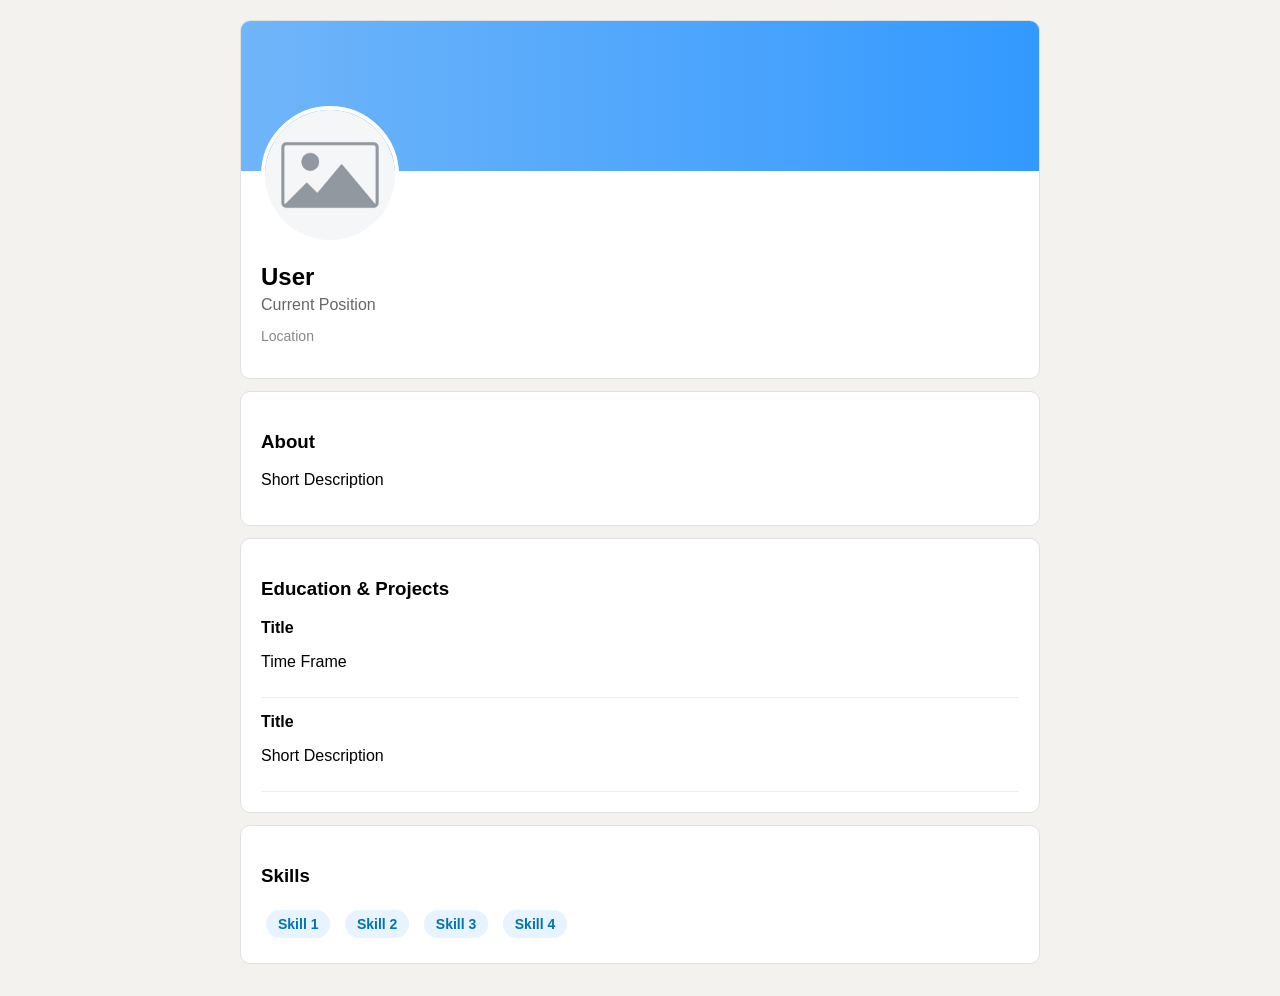
==== commit b6b424ed: "Add files via upload" ====
--- a/index.html
+++ b/index.html
@@ -1,49 +1,55 @@
 <!DOCTYPE html>
-<html>
+<html lang="en">
+<head>
+    <meta charset="UTF-8">
+    <meta name="viewport" content="width=device-width, initial-scale=1.0">
+    <title>Youth Professional Profile</title>
+    <link rel="stylesheet" href="styles.css">
+</head>
+<body>
+    <div class="profile-container">
+        <!-- Header Section -->
+        <header class="profile-header">
+            <div class="banner"></div>
+            <div class="header-content">
+                <img src="placeholder.jpg" alt="Profile Picture" class="pfp">
+                <div class="user-info">
+                    <h1>User</h1>
+                    <p class="headline">Current Position</p>
+                    <p class="location">Location</p>
+                </div>
+            </div>
+        </header>
 
-<head>
-    <meta charset="utf-8">
-    <title>The 404s</title>
-    <link rel="stylesheet" href="css/styles.css">
-    <meta name="viewport" content="width=device-width">
-</head>
+        <!-- About Section -->
+        <section class="profile-card">
+            <h3>About</h3>
+            <p>Short Description</p>
+        </section>
 
-<body>
-    <header class="header">
-        <nav class="nav-left">
-            <a class="active" href="index.html">Home</a>
-            <a href="about.html">About</a>
-            <a href="showcase.html">Showcase</a>
-            <a href="project.html">Project</a>
-        </nav>
+        
+        <section class="profile-card">
+            <h3>Education & Projects</h3>
+            <div class="item">
+                <strong>Title</strong>
+                <p>Time Frame</p>
+            </div>
+            <div class="item">
+                <strong>Title</strong>
+                <p>Short Description</p>
+            </div>
+        </section>
 
-        <h2 class="title">The 404s</h2>
-
-        <div class="social-links">
-            <a href="mailto:hello@the404s.dev">
-                <img src="images/email.svg" alt="Email" width="24" height="24">
-            </a>
-            <a href="https://github.com/the404s" target="_blank">
-                <img src="images/github.svg" alt="GitHub" width="24" height="24">
-            </a>
-        </div>
-    </header>
-
-    <h3>Hi, we're The 404s — a student web development team at <a href="https://www.mcmaster.ca/" target="_blank"
-            style="color: blue;">McMaster University</a>. We build clean, functional websites.</h3>
-
-    <h4 style="margin-top: 60px;">Let's build something</h4>
-    <p style="text-align: center; color: #666;">Have a project in mind? We'd like to hear about it.</p>
-
-    <div class="buttons">
-        <a href="mailto:hello@the404s.dev" class="btn">Contact Us →</a>
-        <a href="project.html" class="btn btn-outline">View Our Work →</a>
+        <!-- Skills Section -->
+        <section class="profile-card">
+            <h3>Skills</h3>
+            <div class="skills-list">
+                <span>Skill 1</span>
+                <span>Skill 2</span>
+                <span>Skill 3</span>
+                <span>Skill 4</span>
+            </div>
+        </section>
     </div>
-
-    <footer>
-        <p>© 2026 The 404s</p>
-        <p>McMaster University · Hamilton, ON</p>
-    </footer>
 </body>
-
-</html>+</html>
--- a/styles.css
+++ b/styles.css
@@ -0,0 +1,70 @@
+/* General Layout */
+body {
+    background-color: #f3f2ef; /* LinkedIn-style light grey */
+    font-family: Arial, sans-serif;
+    margin: 0;
+    display: flex;
+    justify-content: center;
+    padding: 20px;
+}
+
+.profile-container {
+    width: 100%;
+    max-width: 800px;
+}
+
+/* Card Styling */
+.profile-header, .profile-card {
+    background: white;
+    border-radius: 10px;
+    border: 1px solid #e0e0e0;
+    margin-bottom: 12px;
+    overflow: hidden;
+}
+
+.profile-card {
+    padding: 20px;
+}
+
+/* Header Specifics */
+.banner {
+    height: 150px;
+    background: linear-gradient(to right, #70b5f9, #3399ff);
+}
+
+.header-content {
+    padding: 0 20px 20px 20px;
+    position: relative;
+}
+
+.pfp {
+    width: 130px;
+    height: 130px;
+    border-radius: 50%;
+    border: 4px solid white;
+    position: relative;
+    top: -65px;
+    background: #ccc;
+}
+
+.user-info {
+    margin-top: -50px;
+}
+
+.user-info h1 { margin: 0; font-size: 24px; }
+.headline { color: #666; margin: 5px 0; }
+.location { color: #888; font-size: 14px; }
+
+/* Skills Badges */
+.skills-list span {
+    display: inline-block;
+    background: #e7f3ff;
+    color: #0073b1;
+    padding: 6px 12px;
+    border-radius: 20px;
+    margin: 5px;
+    font-size: 14px;
+    font-weight: bold;
+}
+
+.item { margin-top: 15px; border-bottom: 1px solid #eee; padding-bottom: 10px; }
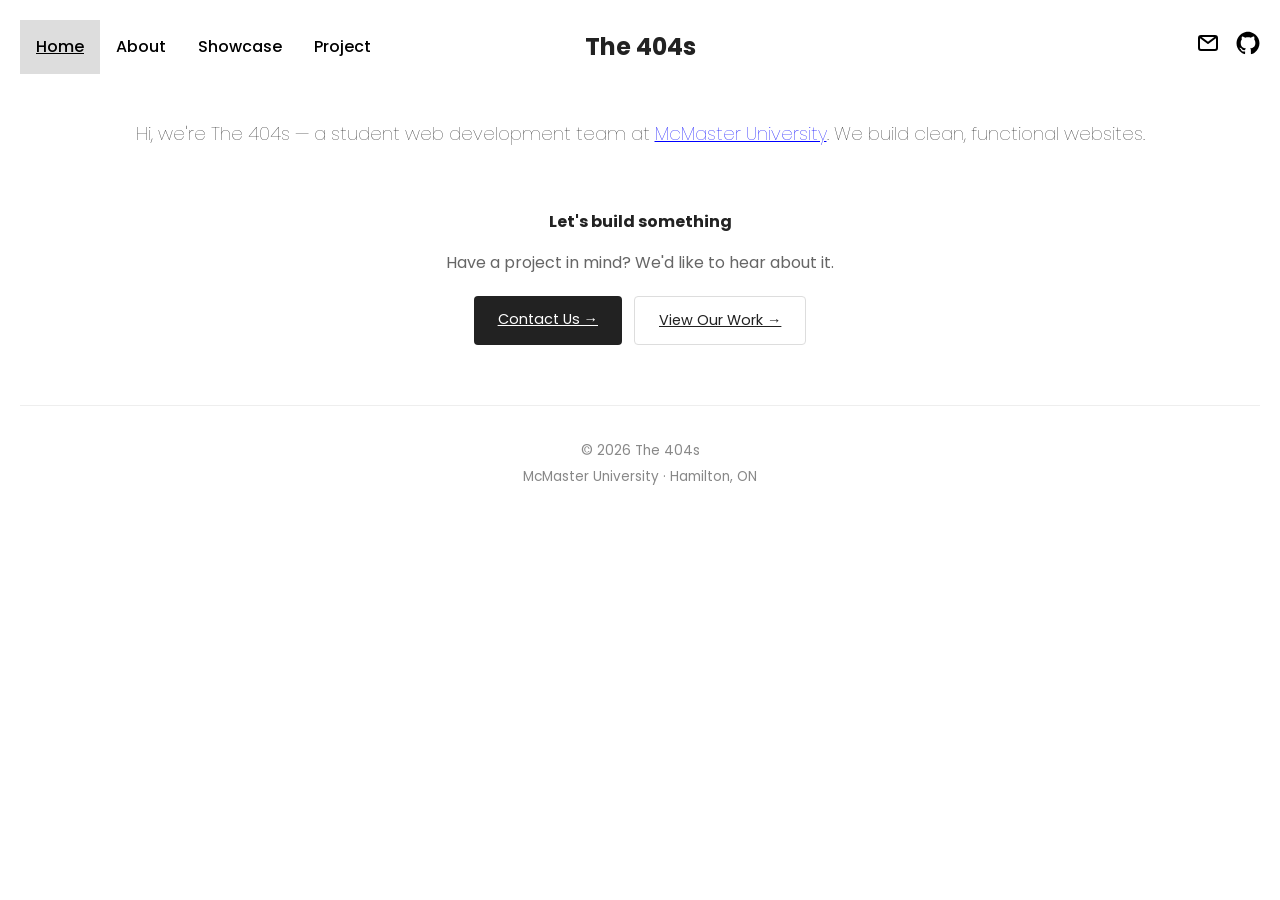
==== commit 1b905bba: "small change" ====
--- a/index.html
+++ b/index.html
@@ -1,55 +1,53 @@
-<!DOCTYPE html>
-<html lang="en">
-<head>
-    <meta charset="UTF-8">
-    <meta name="viewport" content="width=device-width, initial-scale=1.0">
-    <title>Youth Professional Profile</title>
-    <link rel="stylesheet" href="styles.css">
-</head>
-<body>
-    <div class="profile-container">
-        <!-- Header Section -->
-        <header class="profile-header">
-            <div class="banner"></div>
-            <div class="header-content">
-                <img src="placeholder.jpg" alt="Profile Picture" class="pfp">
-                <div class="user-info">
-                    <h1>User</h1>
-                    <p class="headline">Current Position</p>
-                    <p class="location">Location</p>
-                </div>
-            </div>
-        </header>
+<!doctype html>
+<html>
+  <head>
+    <meta charset="utf-8" />
+    <title>The 404s</title>
+    <link rel="stylesheet" href="css/styles.css" />
+    <meta name="viewport" content="width=device-width" />
+  </head>
 
-        <!-- About Section -->
-        <section class="profile-card">
-            <h3>About</h3>
-            <p>Short Description</p>
-        </section>
+  <body>
+    <header class="header">
+      <nav class="nav-left">
+        <a class="active" href="index.html">Home</a>
+        <a href="about.html">About</a>
+        <a href="showcase.html">Showcase</a>
+        <a href="project.html">Project</a>
+      </nav>
 
-        
-        <section class="profile-card">
-            <h3>Education & Projects</h3>
-            <div class="item">
-                <strong>Title</strong>
-                <p>Time Frame</p>
-            </div>
-            <div class="item">
-                <strong>Title</strong>
-                <p>Short Description</p>
-            </div>
-        </section>
+      <h2 class="title">The 404s</h2>
 
-        <!-- Skills Section -->
-        <section class="profile-card">
-            <h3>Skills</h3>
-            <div class="skills-list">
-                <span>Skill 1</span>
-                <span>Skill 2</span>
-                <span>Skill 3</span>
-                <span>Skill 4</span>
-            </div>
-        </section>
+      <div class="social-links">
+        <a href="mailto:hello@the404s.dev">
+          <img src="images/email.svg" alt="Email" width="24" height="24" />
+        </a>
+        <a href="https://github.com/the404s" target="_blank">
+          <img src="images/github.svg" alt="GitHub" width="24" height="24" />
+        </a>
+      </div>
+    </header>
+
+    <h3>
+      Hi, we're The 404s — a student web development team at
+      <a href="https://www.mcmaster.ca/" target="_blank" style="color: blue"
+        >McMaster University</a
+      >. We build clean, functional websites.
+    </h3>
+
+    <h4 style="margin-top: 60px">Let's build something</h4>
+    <p style="text-align: center; color: #666">
+      Have a project in mind? We'd like to hear about it.
+    </p>
+
+    <div class="buttons">
+      <a href="mailto:hello@the404s.dev" class="btn">Contact Us →</a>
+      <a href="project.html" class="btn btn-outline">View Our Work →</a>
     </div>
-</body>
+
+    <footer>
+      <p>© 2026 The 404s</p>
+      <p>McMaster University · Hamilton, ON</p>
+    </footer>
+  </body>
 </html>
--- a/css/styles.css
+++ b/css/styles.css
@@ -0,0 +1,302 @@
+@import url('https://fonts.googleapis.com/css?family=Poppins:400;500;600;700');
+
+body {
+    font-family: 'Poppins', sans-serif;
+    margin: 20px;
+    background-color: white;
+    color: #222;
+    line-height: 1.6;
+}
+
+a{
+    color: inherit;
+}
+
+a:hover{
+    color:purple;
+}
+
+.header a {
+    color: inherit;
+    text-decoration: none;
+}
+
+.header {
+    position: relative;
+    display: flex;
+    justify-content: space-between;
+    align-items: center;
+    margin-bottom: 20px;
+}
+
+.nav-left {
+    display: flex;
+    font-weight: 500;
+}
+
+.nav-left a {
+    display: block;
+    color: black;
+    padding: 14px 16px;
+    text-decoration: none;
+}
+
+.nav-left a:hover {
+    background-color: #ddd;
+}
+
+.nav-left a.active {
+    text-decoration: underline;
+    background-color: #ddd;
+}
+
+.title {
+    position: absolute;
+    left: 50%;
+    transform: translateX(-50%);
+    font-size: 24px;
+    font-weight: bold;
+    margin: 0;
+}
+
+.social-links {
+    display: flex;
+    align-items: center;
+}
+
+.social-links a {
+    margin-left: 16px;
+}
+
+.social-links a img {
+    width: 24px;
+    height: 24px;
+}
+
+h2 {
+    text-align: center;
+}
+
+h3 {
+    text-align: center;
+    font-weight: lighter;
+    margin-top: 45px;
+    margin-bottom: 45px;
+}
+
+h4 {
+    text-align: center;
+    font-weight: bold;
+    margin-bottom: 10px;
+}
+
+.card {
+    border: 1px solid #ddd;
+    padding: 20px;
+    max-width: 600px;
+    margin: 20px auto;
+    border-radius: 5px;
+    background-color: #f9f9f9;
+}
+
+.card h4 {
+    margin-top: 0;
+    margin-bottom: 8px;
+}
+
+.card p {
+    margin: 8px 0;
+    color: #444;
+    font-size: 0.95rem;
+}
+
+.card-meta {
+    color: #888;
+    font-size: 0.85rem;
+    margin-bottom: 12px;
+}
+
+.card-section {
+    margin-top: 16px;
+}
+
+.card-section h5 {
+    font-size: 0.9rem;
+    font-weight: 600;
+    margin-bottom: 6px;
+}
+
+.card-tags {
+    display: flex;
+    flex-wrap: wrap;
+    gap: 8px;
+    margin-top: 12px;
+}
+
+.tag {
+    padding: 4px 10px;
+    background: #eee;
+    border-radius: 4px;
+    font-size: 0.75rem;
+    color: #555;
+}
+
+.card-link {
+    display: inline-block;
+    margin-top: 16px;
+    padding: 10px 20px;
+    background: #222;
+    color: #fff;
+    border-radius: 4px;
+    font-size: 0.9rem;
+}
+
+.card-link:hover {
+    background: #444;
+}
+
+.simple-list {
+    list-style: none;
+    padding: 0;
+    margin: 0;
+}
+
+.simple-list li {
+    padding: 8px 0;
+    border-bottom: 1px solid #eee;
+    font-size: 0.9rem;
+    color: #555;
+}
+
+.simple-list li:last-child {
+    border-bottom: none;
+}
+
+.section-label {
+    text-align: center;
+    font-size: 0.8rem;
+    font-weight: 600;
+    color: #888;
+    text-transform: uppercase;
+    letter-spacing: 1px;
+    margin-top: 40px;
+    margin-bottom: 10px;
+}
+
+.btn {
+    display: inline-block;
+    padding: 12px 24px;
+    background: #222;
+    color: #fff;
+    border-radius: 4px;
+    font-size: 0.9rem;
+}
+
+.btn:hover {
+    background: #444;
+}
+
+.btn-outline {
+    background: transparent;
+    color: #222;
+    border: 1px solid #ddd;
+}
+
+.btn-outline:hover {
+    background: #f5f5f5;
+}
+
+.buttons {
+    display: flex;
+    gap: 12px;
+    justify-content: center;
+    margin-top: 20px;
+}
+
+#content{
+    text-align: center;
+}
+
+#content #team{
+    display:flex;
+    flex-direction: row;
+    flex-wrap: wrap;
+    justify-content: space-between;
+    align-items: center;
+}
+
+#team img{
+    width: 90%;
+}
+
+#content .person{
+    width:50%;
+    text-align: center;
+    margin-bottom: 10px;
+}
+
+.person h1{
+    margin: 0px;
+}
+
+.person p{
+    margin:0px;
+}
+
+footer {
+    border-top: 1px solid #eee;
+    margin-top: 60px;
+    padding: 30px 20px;
+    text-align: center;
+}
+
+footer p {
+    font-size: 0.85rem;
+    color: #888;
+    margin: 4px 0;
+}
+
+@media (max-width: 900px) {
+    .header {
+        flex-direction: column;
+        align-items: flex-start;
+    }
+
+    .nav-left {
+        display: flex;
+        flex-direction: column;
+        align-items: flex-start;
+        width: 100%;
+        gap: 5px;
+    }
+
+    .nav-left a {
+        padding: 10px 16px;
+        font-size: 1rem;
+        border-radius: 4px;
+    }
+
+    .title {
+        position: static;
+        transform: none;
+        margin: 20px 0;
+    }
+
+    .social-links {
+        margin-top: 10px;
+    }
+
+    h3 {
+        text-align: left;
+        font-size: 1rem;
+    }
+
+    .buttons {
+        flex-direction: column;
+    }
+
+    .btn {
+        width: 100%;
+        text-align: center;
+    }
+}
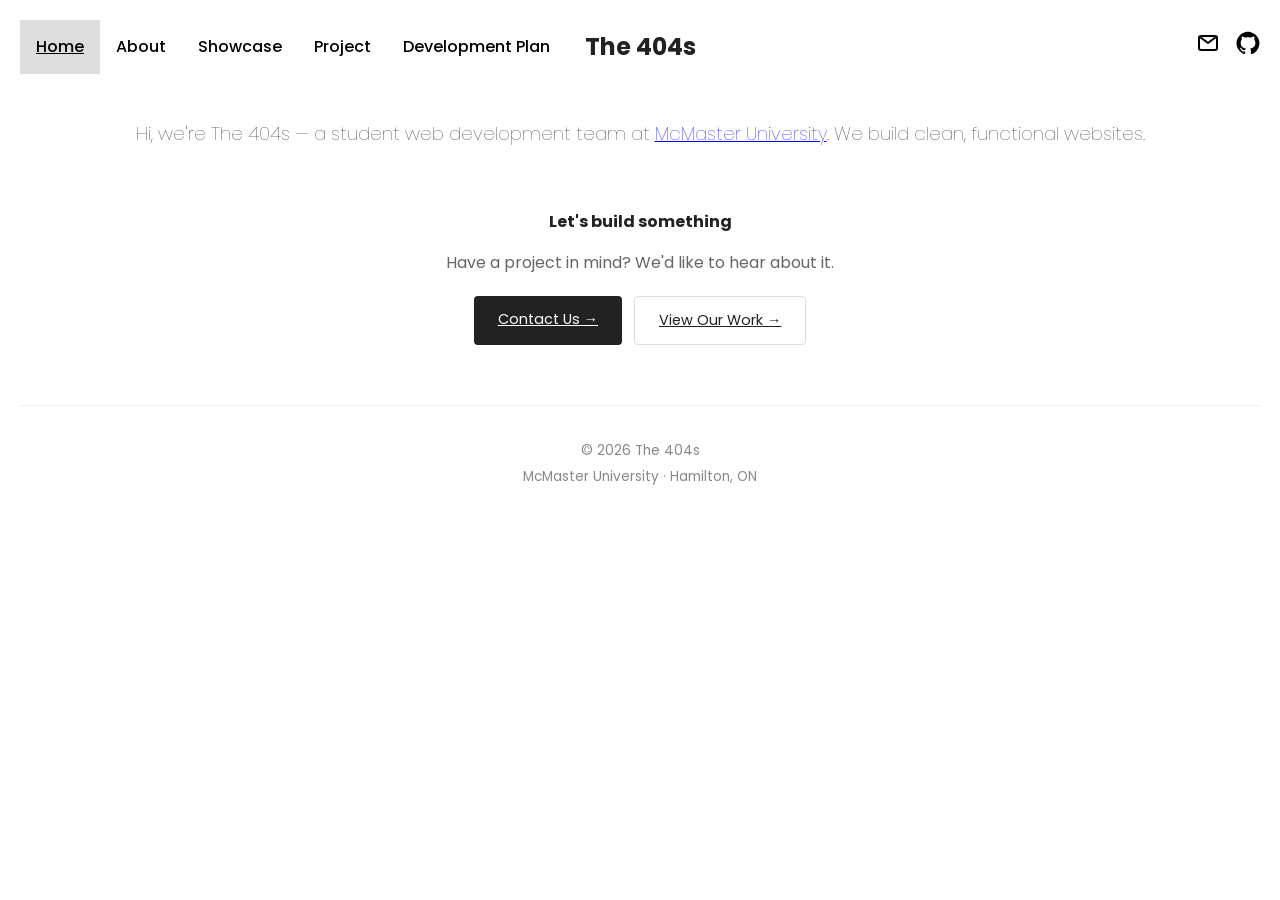
==== commit e1adb346: "added development plan link to headers" ====
--- a/index.html
+++ b/index.html
@@ -14,6 +14,7 @@
         <a href="about.html">About</a>
         <a href="showcase.html">Showcase</a>
         <a href="project.html">Project</a>
+        <a href="DevelopmentPlan.html">Development Plan</a>
       </nav>
 
       <h2 class="title">The 404s</h2>
